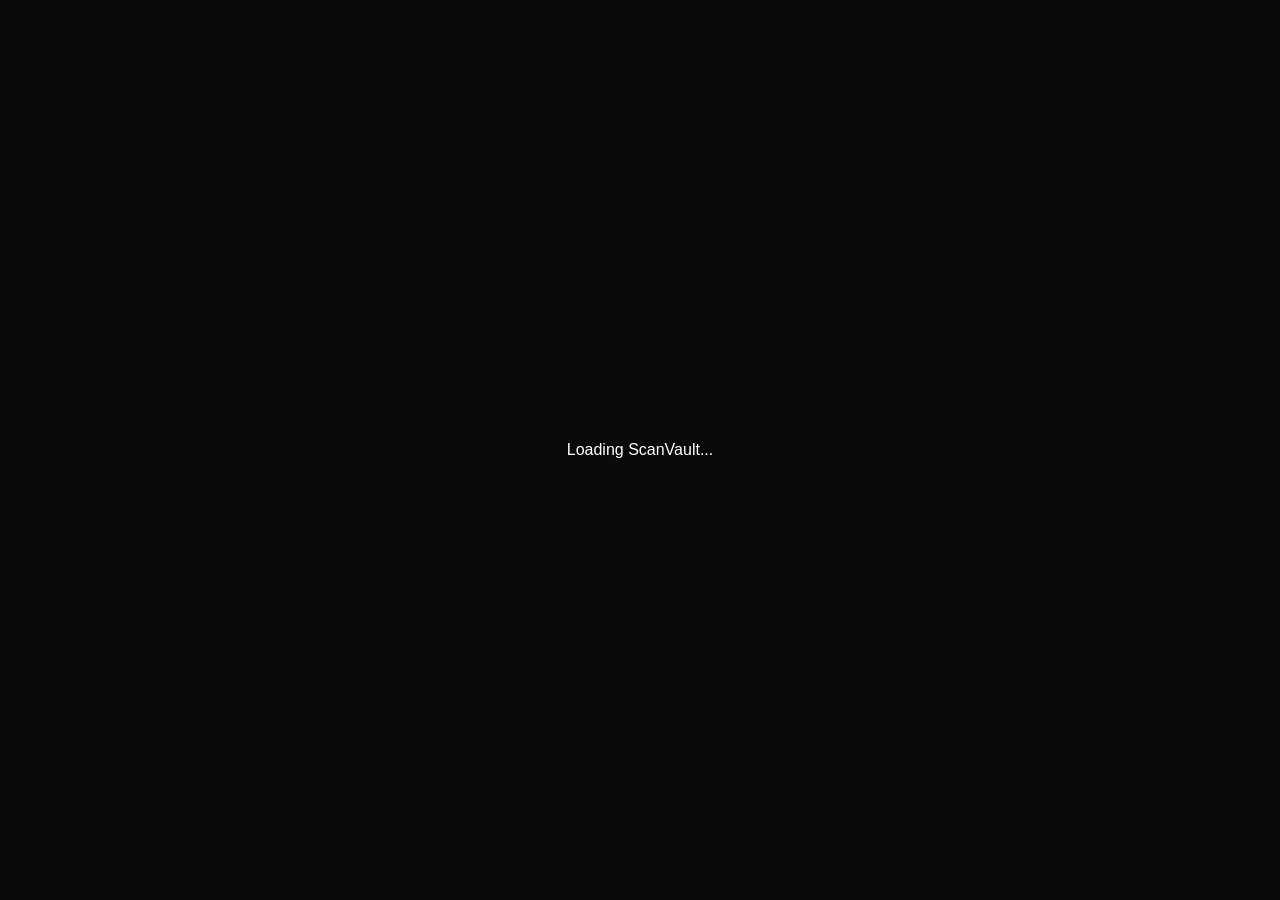
==== index.html @ 5b55785c "Add ScanVault offline preview" ====
<!doctype html>
<html lang="en">
<head><meta charset="UTF-8"><title>ScanVault Loading...</title><style>body{font-family:sans-serif;display:flex;align-items:center;justify-content:center;height:100vh;margin:0;background:#0a0a0a;color:#fff;}</style></head>
<body><div>Loading ScanVault...</div></body>
</html>
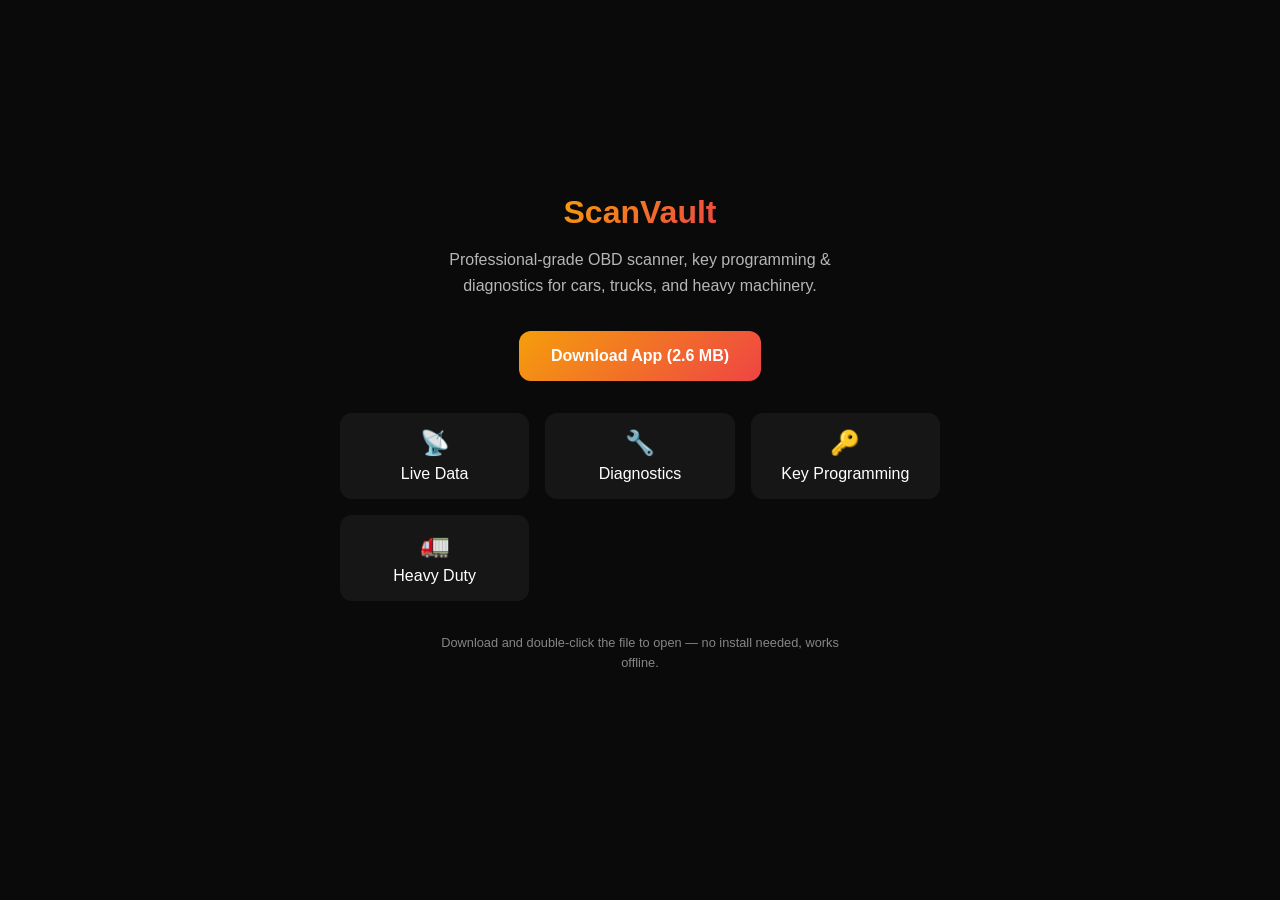
==== commit 2e38c601: "Update with full ScanVault app" ====
--- a/index.html
+++ b/index.html
@@ -1,5 +1,31 @@
-<!doctype html>
+<!DOCTYPE html>
 <html lang="en">
-<head><meta charset="UTF-8"><title>ScanVault Loading...</title><style>body{font-family:sans-serif;display:flex;align-items:center;justify-content:center;height:100vh;margin:0;background:#0a0a0a;color:#fff;}</style></head>
-<body><div>Loading ScanVault...</div></body>
+<head>
+<meta charset="UTF-8">
+<meta name="viewport" content="width=device-width, initial-scale=1.0">
+<title>ScanVault Preview</title>
+<style>
+*{margin:0;padding:0;box-sizing:border-box}
+body{font-family:-apple-system,BlinkMacSystemFont,'Segoe UI',Roboto,sans-serif;background:#0a0a0a;color:#fff;min-height:100vh;display:flex;flex-direction:column;align-items:center;justify-content:center;padding:20px;text-align:center}
+h1{font-size:2rem;margin-bottom:1rem;background:linear-gradient(135deg,#f59e0b,#ef4444);-webkit-background-clip:text;-webkit-text-fill-color:transparent}
+p{opacity:.7;max-width:400px;line-height:1.6;margin-bottom:2rem}
+.btn{background:linear-gradient(135deg,#f59e0b,#ef4444);color:#fff;border:none;padding:16px 32px;border-radius:12px;font-size:1rem;font-weight:600;cursor:pointer;text-decoration:none;display:inline-block}
+.btn:hover{opacity:.9}
+.features{display:grid;grid-template-columns:repeat(auto-fit,minmax(150px,1fr));gap:16px;max-width:600px;width:100%;margin-top:2rem}
+.feature{background:rgba(255,255,255,.05);padding:16px;border-radius:12px}
+.feature-icon{font-size:1.5rem;margin-bottom:.5rem}
+</style>
+</head>
+<body>
+<h1>ScanVault</h1>
+<p>Professional-grade OBD scanner, key programming & diagnostics for cars, trucks, and heavy machinery.</p>
+<a href="https://github.com/nathanbennett208123-dotcom/scanvault-preview/releases/download/v1.0/ScanVault-offline.html" class="btn">Download App (2.6 MB)</a>
+<div class="features">
+<div class="feature"><div class="feature-icon">📡</div><div>Live Data</div></div>
+<div class="feature"><div class="feature-icon">🔧</div><div>Diagnostics</div></div>
+<div class="feature"><div class="feature-icon">🔑</div><div>Key Programming</div></div>
+<div class="feature"><div class="feature-icon">🚛</div><div>Heavy Duty</div></div>
+</div>
+<p style="margin-top:2rem;font-size:.8rem;opacity:.5">Download and double-click the file to open — no install needed, works offline.</p>
+</body>
 </html>
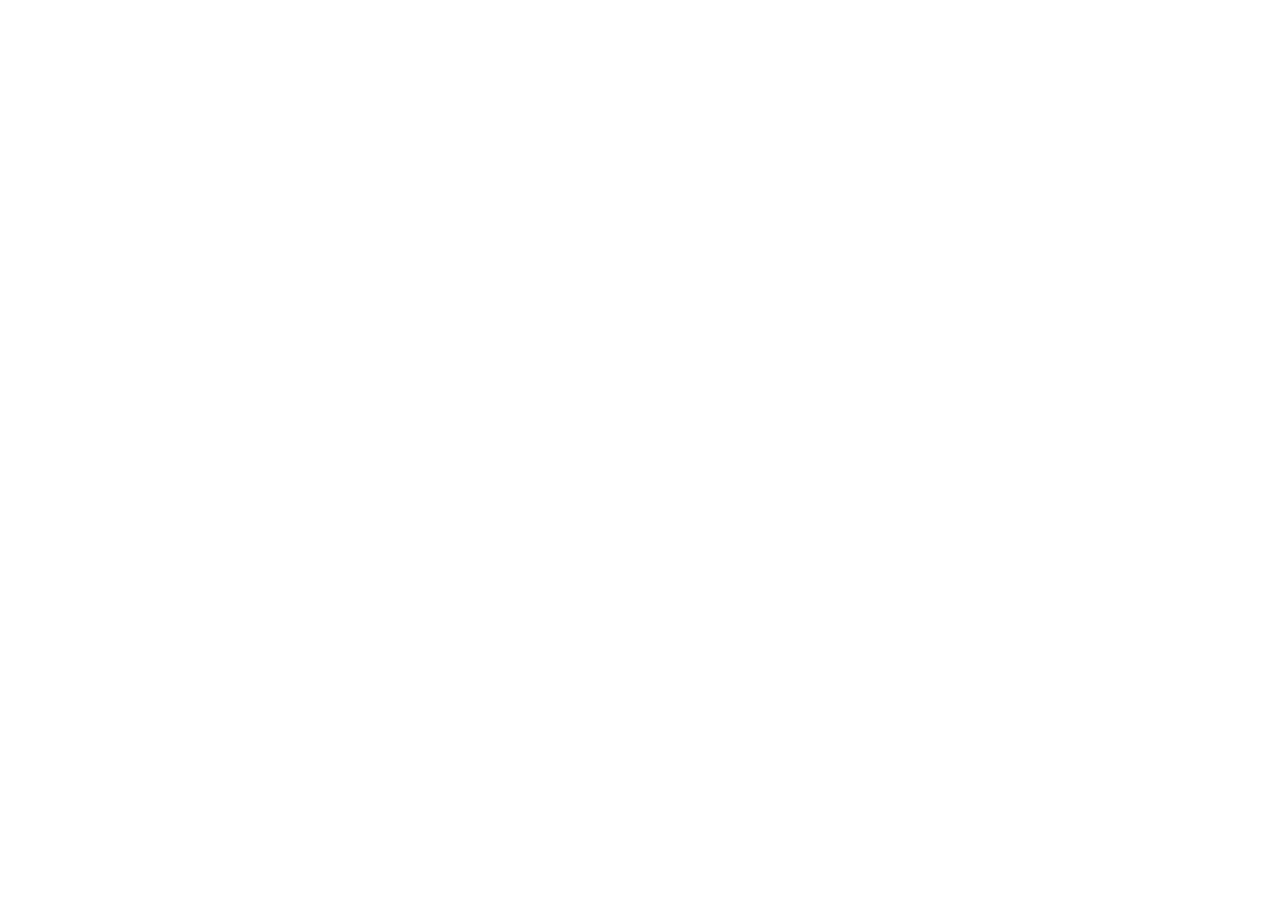
==== commit 1ab6352c: "Update with production build" ====
--- a/index.html
+++ b/index.html
@@ -1,31 +1,14 @@
-<!DOCTYPE html>
+<!doctype html>
 <html lang="en">
-<head>
-<meta charset="UTF-8">
-<meta name="viewport" content="width=device-width, initial-scale=1.0">
-<title>ScanVault Preview</title>
-<style>
-*{margin:0;padding:0;box-sizing:border-box}
-body{font-family:-apple-system,BlinkMacSystemFont,'Segoe UI',Roboto,sans-serif;background:#0a0a0a;color:#fff;min-height:100vh;display:flex;flex-direction:column;align-items:center;justify-content:center;padding:20px;text-align:center}
-h1{font-size:2rem;margin-bottom:1rem;background:linear-gradient(135deg,#f59e0b,#ef4444);-webkit-background-clip:text;-webkit-text-fill-color:transparent}
-p{opacity:.7;max-width:400px;line-height:1.6;margin-bottom:2rem}
-.btn{background:linear-gradient(135deg,#f59e0b,#ef4444);color:#fff;border:none;padding:16px 32px;border-radius:12px;font-size:1rem;font-weight:600;cursor:pointer;text-decoration:none;display:inline-block}
-.btn:hover{opacity:.9}
-.features{display:grid;grid-template-columns:repeat(auto-fit,minmax(150px,1fr));gap:16px;max-width:600px;width:100%;margin-top:2rem}
-.feature{background:rgba(255,255,255,.05);padding:16px;border-radius:12px}
-.feature-icon{font-size:1.5rem;margin-bottom:.5rem}
-</style>
-</head>
-<body>
-<h1>ScanVault</h1>
-<p>Professional-grade OBD scanner, key programming & diagnostics for cars, trucks, and heavy machinery.</p>
-<a href="https://github.com/nathanbennett208123-dotcom/scanvault-preview/releases/download/v1.0/ScanVault-offline.html" class="btn">Download App (2.6 MB)</a>
-<div class="features">
-<div class="feature"><div class="feature-icon">📡</div><div>Live Data</div></div>
-<div class="feature"><div class="feature-icon">🔧</div><div>Diagnostics</div></div>
-<div class="feature"><div class="feature-icon">🔑</div><div>Key Programming</div></div>
-<div class="feature"><div class="feature-icon">🚛</div><div>Heavy Duty</div></div>
-</div>
-<p style="margin-top:2rem;font-size:.8rem;opacity:.5">Download and double-click the file to open — no install needed, works offline.</p>
-</body>
+  <head>
+    <meta charset="UTF-8" />
+    <link rel="icon" type="image/svg+xml" href="/vite.svg" />
+    <meta name="viewport" content="width=device-width, initial-scale=1.0" />
+    <title>ScanVault</title>
+    <script type="module" crossorigin src="/assets/index-Du48nmnC.js"></script>
+    <link rel="stylesheet" crossorigin href="/assets/index-B6pzzOkG.css">
+  </head>
+  <body>
+    <div id="root"></div>
+  </body>
 </html>
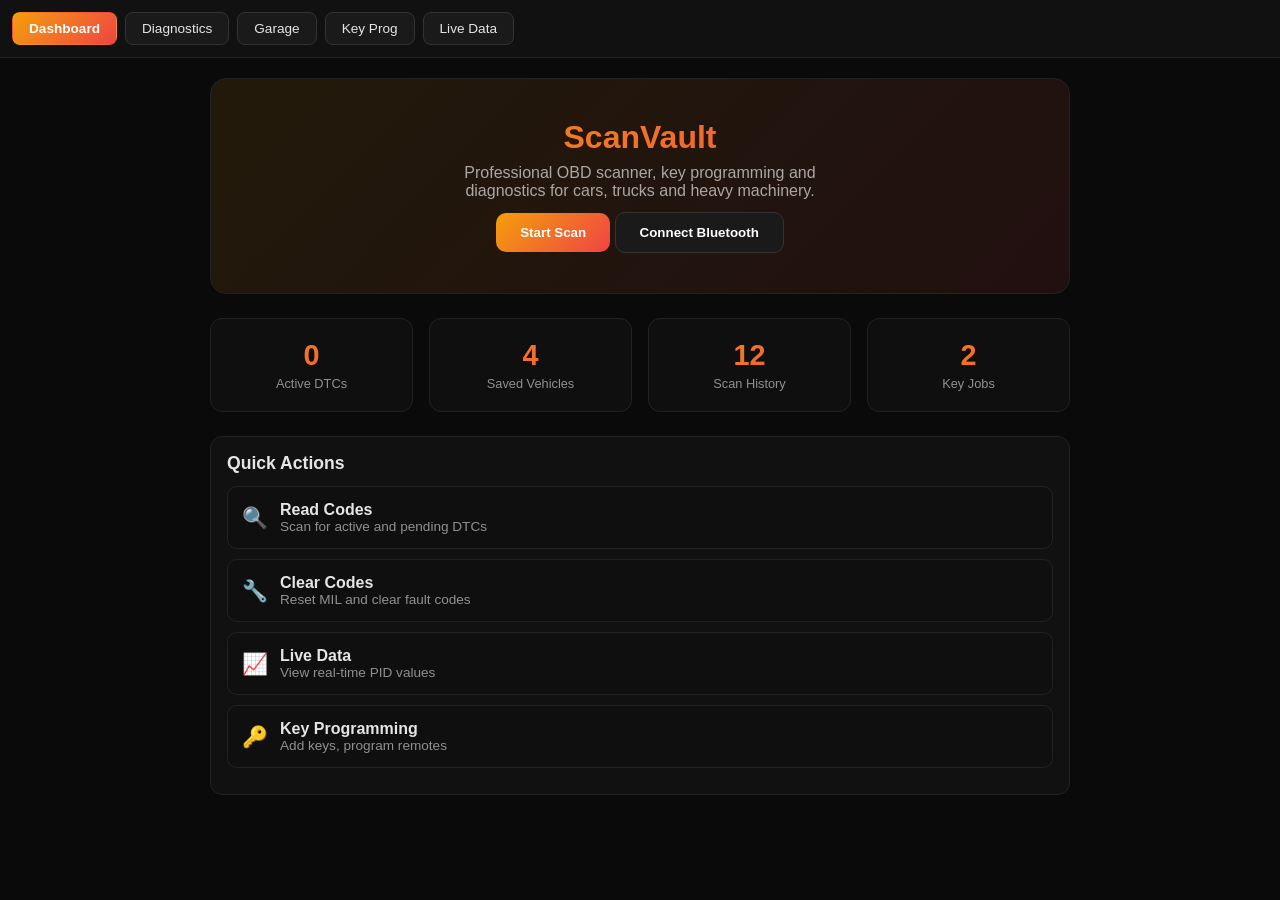
==== commit 17776e8a: "Add ScanVault preview UI" ====
--- a/index.html
+++ b/index.html
@@ -1,14 +1,138 @@
-<!doctype html>
+<!DOCTYPE html>
 <html lang="en">
-  <head>
-    <meta charset="UTF-8" />
-    <link rel="icon" type="image/svg+xml" href="/vite.svg" />
-    <meta name="viewport" content="width=device-width, initial-scale=1.0" />
-    <title>ScanVault</title>
-    <script type="module" crossorigin src="/assets/index-Du48nmnC.js"></script>
-    <link rel="stylesheet" crossorigin href="/assets/index-B6pzzOkG.css">
-  </head>
-  <body>
-    <div id="root"></div>
-  </body>
+<head>
+<meta charset="UTF-8">
+<meta name="viewport" content="width=device-width, initial-scale=1.0">
+<title>ScanVault Preview</title>
+<style>
+*{margin:0;padding:0;box-sizing:border-box;font-family:-apple-system,BlinkMacSystemFont,'Segoe UI',Roboto,sans-serif}
+body{background:#0a0a0a;color:#e5e5e5;min-height:100vh}
+.nav{display:flex;gap:8px;padding:12px;background:#111;border-bottom:1px solid #222;overflow-x:auto}
+.nav button{background:#1a1a1a;border:1px solid #333;color:#e5e5e5;padding:8px 16px;border-radius:8px;cursor:pointer;white-space:nowrap;font-size:.85rem}
+.nav button.active{background:linear-gradient(135deg,#f59e0b,#ef4444);border-color:transparent;color:#fff;font-weight:600}
+.content{padding:20px;max-width:900px;margin:0 auto}
+.hero{text-align:center;padding:40px 20px;background:linear-gradient(135deg,rgba(245,158,11,.1),rgba(239,68,68,.1));border-radius:16px;margin-bottom:24px;border:1px solid #222}
+.hero h1{font-size:2rem;background:linear-gradient(135deg,#f59e0b,#ef4444);-webkit-background-clip:text;-webkit-text-fill-color:transparent;margin-bottom:8px}
+.hero p{opacity:.7;max-width:400px;margin:0 auto}
+.card{background:#111;border:1px solid #222;border-radius:12px;padding:16px;margin-bottom:16px}
+.card h3{margin-bottom:12px;font-size:1.1rem}
+.grid{display:grid;grid-template-columns:repeat(auto-fit,minmax(200px,1fr));gap:16px}
+.stat{text-align:center;padding:20px;background:#0f0f0f;border-radius:12px;border:1px solid #222}
+.stat-value{font-size:1.8rem;font-weight:700;background:linear-gradient(135deg,#f59e0b,#ef4444);-webkit-background-clip:text;-webkit-text-fill-color:transparent}
+.stat-label{font-size:.8rem;opacity:.6;margin-top:4px}
+.btn{display:inline-block;background:linear-gradient(135deg,#f59e0b,#ef4444);color:#fff;border:none;padding:12px 24px;border-radius:10px;cursor:pointer;font-weight:600;text-decoration:none;margin-top:12px}
+.btn-secondary{background:#1a1a1a;border:1px solid #333}
+.vehicle{display:flex;align-items:center;gap:16px;padding:16px;background:#0f0f0f;border-radius:12px;border:1px solid #222;margin-bottom:12px}
+.vehicle-icon{width:48px;height:48px;background:linear-gradient(135deg,#f59e0b,#ef4444);border-radius:12px;display:flex;align-items:center;justify-content:center;font-size:1.5rem}
+.vehicle-info{flex:1}
+.vehicle-info h4{margin-bottom:4px}
+.vehicle-info span{font-size:.85rem;opacity:.6}
+.tag{display:inline-block;padding:4px 10px;border-radius:20px;font-size:.75rem;font-weight:600;background:#1a1a1a;border:1px solid #333;margin-right:6px}
+.tag.active{background:rgba(245,158,11,.15);border-color:rgba(245,158,11,.3);color:#f59e0b}
+.feature{display:flex;align-items:center;gap:12px;padding:14px;background:#0f0f0f;border-radius:10px;border:1px solid #222;margin-bottom:10px}
+.feature-icon{font-size:1.3rem}
+.scan-item{display:flex;justify-content:space-between;align-items:center;padding:12px;background:#0f0f0f;border-radius:10px;border:1px solid #222;margin-bottom:8px}
+.page{display:none}
+.page.active{display:block}
+</style>
+</head>
+<body>
+<nav class="nav">
+  <button class="active" onclick="showPage('dashboard',this)">Dashboard</button>
+  <button onclick="showPage('diagnostics',this)">Diagnostics</button>
+  <button onclick="showPage('garage',this)">Garage</button>
+  <button onclick="showPage('keys',this)">Key Prog</button>
+  <button onclick="showPage('live',this)">Live Data</button>
+</nav>
+<div class="content">
+  <div id="dashboard" class="page active">
+    <div class="hero">
+      <h1>ScanVault</h1>
+      <p>Professional OBD scanner, key programming and diagnostics for cars, trucks and heavy machinery.</p>
+      <button class="btn" onclick="alert('Bluetooth scan started!')">Start Scan</button>
+      <button class="btn btn-secondary" onclick="alert('Searching for OBD devices...')">Connect Bluetooth</button>
+    </div>
+    <div class="grid">
+      <div class="stat"><div class="stat-value">0</div><div class="stat-label">Active DTCs</div></div>
+      <div class="stat"><div class="stat-value">4</div><div class="stat-label">Saved Vehicles</div></div>
+      <div class="stat"><div class="stat-value">12</div><div class="stat-label">Scan History</div></div>
+      <div class="stat"><div class="stat-value">2</div><div class="stat-label">Key Jobs</div></div>
+    </div>
+    <div class="card" style="margin-top:24px">
+      <h3>Quick Actions</h3>
+      <div class="feature"><span class="feature-icon">&#128269;</span><div><div style="font-weight:600">Read Codes</div><div style="font-size:.85rem;opacity:.6">Scan for active and pending DTCs</div></div></div>
+      <div class="feature"><span class="feature-icon">&#128295;</span><div><div style="font-weight:600">Clear Codes</div><div style="font-size:.85rem;opacity:.6">Reset MIL and clear fault codes</div></div></div>
+      <div class="feature"><span class="feature-icon">&#128200;</span><div><div style="font-weight:600">Live Data</div><div style="font-size:.85rem;opacity:.6">View real-time PID values</div></div></div>
+      <div class="feature"><span class="feature-icon">&#128273;</span><div><div style="font-weight:600">Key Programming</div><div style="font-size:.85rem;opacity:.6">Add keys, program remotes</div></div></div>
+    </div>
+  </div>
+  <div id="diagnostics" class="page">
+    <div class="hero"><h1>Diagnostics</h1><p>Read and clear fault codes across all modules</p></div>
+    <div class="card">
+      <h3>Active Codes - 0 Found</h3>
+      <p style="opacity:.6;margin-top:8px">No active DTCs detected. Vehicle systems operating normally.</p>
+    </div>
+    <div class="card">
+      <h3>Recent Scans</h3>
+      <div class="scan-item"><span>2026 Jeep Wrangler</span><span style="font-size:.85rem;opacity:.6">No codes</span></div>
+      <div class="scan-item"><span>2019 Ford F-250</span><span style="font-size:.85rem;opacity:.6">2 codes cleared</span></div>
+      <div class="scan-item"><span>2021 Toyota Hilux</span><span style="font-size:.85rem;opacity:.6">No codes</span></div>
+    </div>
+  </div>
+  <div id="garage" class="page">
+    <div class="hero"><h1>My Garage</h1><p>Manage your vehicles and service history</p></div>
+    <div class="vehicle">
+      <div class="vehicle-icon">&#127937;</div>
+      <div class="vehicle-info"><h4>2026 Jeep Wrangler</h4><span>VIN: 1C4HJXDG2LW123456 | 12,450 km</span></div>
+      <span class="tag active">Active</span>
+    </div>
+    <div class="vehicle">
+      <div class="vehicle-icon">&#128658;</div>
+      <div class="vehicle-info"><h4>2019 Ford F-250 Super Duty</h4><span>VIN: 1FT7W2BT5KED12345 | 87,200 km</span></div>
+      <span class="tag">Diesel</span>
+    </div>
+    <div class="vehicle">
+      <div class="vehicle-icon">&#128666;</div>
+      <div class="vehicle-info"><h4>2021 Toyota Hilux</h4><span>VIN: MR0HA3CD900123456 | 45,800 km</span></div>
+      <span class="tag">4WD</span>
+    </div>
+    <div class="vehicle">
+      <div class="vehicle-icon">&#128690;</div>
+      <div class="vehicle-info"><h4>2015 Caterpillar 259D</h4><span>SN: CAT0259DCH5T12345 | 2,100 hrs</span></div>
+      <span class="tag">Heavy</span>
+    </div>
+  </div>
+  <div id="keys" class="page">
+    <div class="hero"><h1>Key Programming</h1><p>Locksmith-grade key and remote programming</p></div>
+    <div class="card">
+      <h3>Supported Functions</h3>
+      <div class="feature"><span class="feature-icon">&#128273;</span><div><div style="font-weight:600">Add Spare Key</div><div style="font-size:.85rem;opacity:.6">Program additional keys when you have one working key</div></div></div>
+      <div class="feature"><span class="feature-icon">&#128274;</span><div><div style="font-weight:600">All Keys Lost</div><div style="font-size:.85rem;opacity:.6">Full immobilizer reset and key learning</div></div></div>
+      <div class="feature"><span class="feature-icon">&#128260;</span><div><div style="font-weight:600">Remote Programming</div><div style="font-size:.85rem;opacity:.6">Pair keyless entry remotes and fobs</div></div></div>
+    </div>
+  </div>
+  <div id="live" class="page">
+    <div class="hero"><h1>Live Data</h1><p>Real-time PID monitoring</p></div>
+    <div class="grid">
+      <div class="stat"><div class="stat-value">--</div><div class="stat-label">Engine RPM</div></div>
+      <div class="stat"><div class="stat-value">--</div><div class="stat-label">Coolant Temp</div></div>
+      <div class="stat"><div class="stat-value">--</div><div class="stat-label">Vehicle Speed</div></div>
+      <div class="stat"><div class="stat-value">--</div><div class="stat-label">Throttle %</div></div>
+    </div>
+    <div class="card" style="margin-top:24px">
+      <h3>PID List</h3>
+      <p style="opacity:.6">Connect to a vehicle to view live data streams.</p>
+      <button class="btn" onclick="alert('Searching for OBD devices...')">Connect Bluetooth</button>
+    </div>
+  </div>
+</div>
+<script>
+function showPage(id,btn){
+  document.querySelectorAll('.page').forEach(p=>p.classList.remove('active'));
+  document.getElementById(id).classList.add('active');
+  document.querySelectorAll('.nav button').forEach(b=>b.classList.remove('active'));
+  btn.classList.add('active');
+}
+</script>
+</body>
 </html>
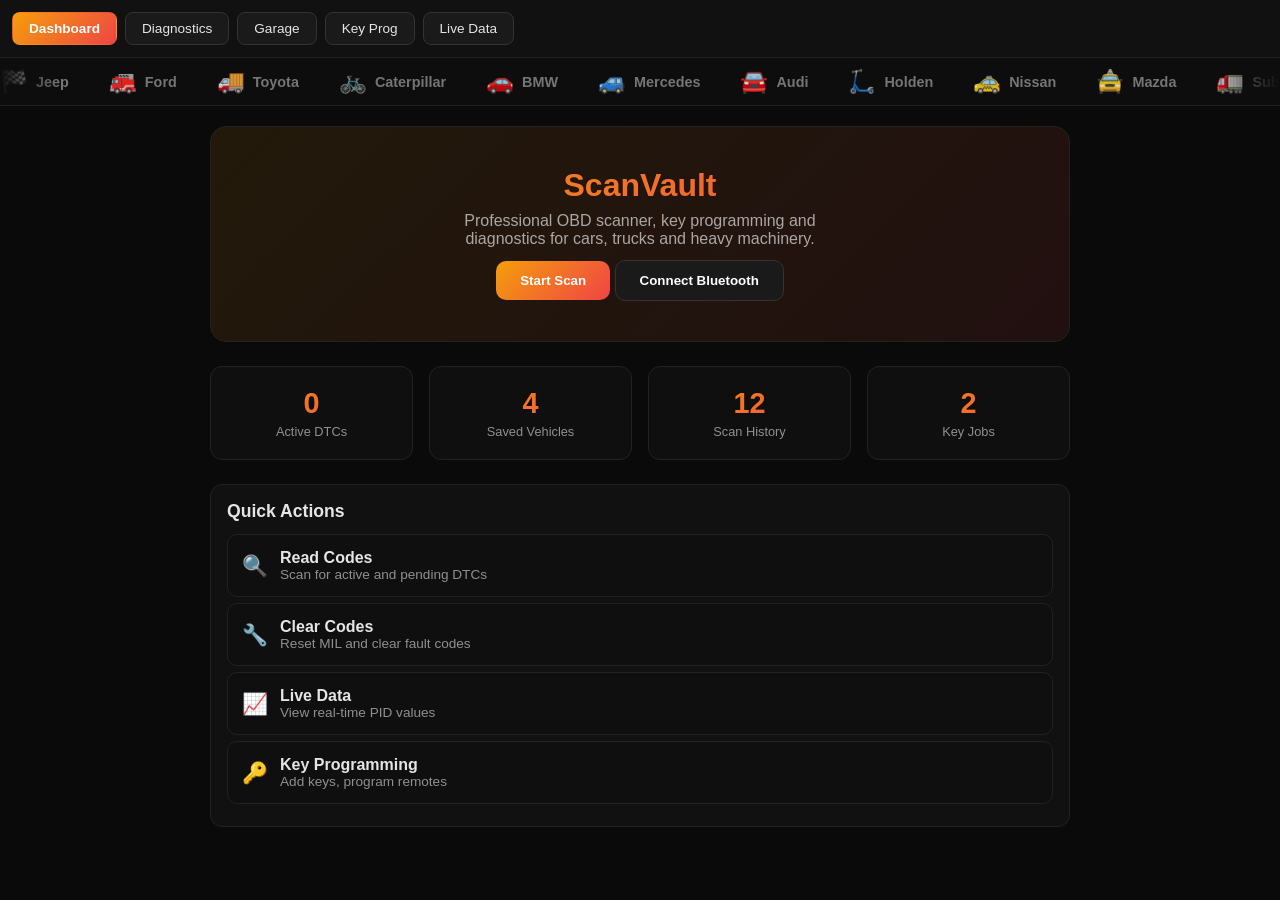
==== commit 05f09ec2: "Add brand marquee and hover image popups" ====
--- a/index.html
+++ b/index.html
@@ -10,6 +10,17 @@
 .nav{display:flex;gap:8px;padding:12px;background:#111;border-bottom:1px solid #222;overflow-x:auto}
 .nav button{background:#1a1a1a;border:1px solid #333;color:#e5e5e5;padding:8px 16px;border-radius:8px;cursor:pointer;white-space:nowrap;font-size:.85rem}
 .nav button.active{background:linear-gradient(135deg,#f59e0b,#ef4444);border-color:transparent;color:#fff;font-weight:600}
+
+/* Brand marquee */
+.marquee-wrap{overflow:hidden;background:#0d0d0d;border-bottom:1px solid #222;padding:10px 0;position:relative}
+.marquee-wrap::before,.marquee-wrap::after{content:'';position:absolute;top:0;width:60px;height:100%;z-index:2;pointer-events:none}
+.marquee-wrap::before{left:0;background:linear-gradient(90deg,#0d0d0d,transparent)}
+.marquee-wrap::after{right:0;background:linear-gradient(270deg,#0d0d0d,transparent)}
+.marquee-track{display:flex;gap:40px;width:max-content;animation:scrollMarquee 25s linear infinite}
+@keyframes scrollMarquee{0%{transform:translateX(0)}100%{transform:translateX(-50%)}}
+.marquee-item{display:flex;align-items:center;gap:8px;font-size:.9rem;font-weight:600;color:#888;white-space:nowrap;opacity:.85}
+.marquee-item span{font-size:1.4rem}
+
 .content{padding:20px;max-width:900px;margin:0 auto}
 .hero{text-align:center;padding:40px 20px;background:linear-gradient(135deg,rgba(245,158,11,.1),rgba(239,68,68,.1));border-radius:16px;margin-bottom:24px;border:1px solid #222}
 .hero h1{font-size:2rem;background:linear-gradient(135deg,#f59e0b,#ef4444);-webkit-background-clip:text;-webkit-text-fill-color:transparent;margin-bottom:8px}
@@ -22,6 +33,25 @@
 .stat-label{font-size:.8rem;opacity:.6;margin-top:4px}
 .btn{display:inline-block;background:linear-gradient(135deg,#f59e0b,#ef4444);color:#fff;border:none;padding:12px 24px;border-radius:10px;cursor:pointer;font-weight:600;text-decoration:none;margin-top:12px}
 .btn-secondary{background:#1a1a1a;border:1px solid #333}
+
+/* Feature boxes with hover popup + image */
+.feature-wrap{position:relative;margin-bottom:10px}
+.feature{display:flex;align-items:center;gap:12px;padding:14px;background:#0f0f0f;border-radius:10px;border:1px solid #222;cursor:pointer;transition:all .25s ease;position:relative;z-index:3}
+.feature:hover{background:#1a1a1a;border-color:#f59e0b;transform:translateY(-3px);box-shadow:0 8px 24px rgba(245,158,11,.15)}
+.feature-icon{font-size:1.3rem;transition:transform .25s ease}
+.feature:hover .feature-icon{transform:scale(1.2)}
+
+/* Tooltip popup */
+.feature-tooltip{position:absolute;bottom:calc(100% + 10px);left:50%;transform:translateX(-50%) scale(.9);background:#1a1a1a;border:1px solid #f59e0b;border-radius:10px;padding:10px 14px;font-size:.8rem;color:#e5e5e5;white-space:nowrap;opacity:0;pointer-events:none;transition:all .25s ease;z-index:5}
+.feature-tooltip::after{content:'';position:absolute;top:100%;left:50%;transform:translateX(-50%);border:6px solid transparent;border-top-color:#f59e0b}
+.feature-wrap:hover .feature-tooltip{opacity:1;transform:translateX(-50%) scale(1)}
+
+/* Hover image that appears underneath */
+.feature-image{height:0;overflow:hidden;transition:height .35s ease;border-radius:0 0 10px 10px;margin-top:-4px;position:relative;z-index:2}
+.feature-wrap:hover .feature-image{height:140px}
+.feature-image-inner{width:100%;height:100%;display:flex;align-items:center;justify-content:center;background:#0a0a0a;border:1px solid #222;border-top:none;border-radius:0 0 10px 10px}
+.feature-image-inner svg{width:90%;height:90%}
+
 .vehicle{display:flex;align-items:center;gap:16px;padding:16px;background:#0f0f0f;border-radius:12px;border:1px solid #222;margin-bottom:12px}
 .vehicle-icon{width:48px;height:48px;background:linear-gradient(135deg,#f59e0b,#ef4444);border-radius:12px;display:flex;align-items:center;justify-content:center;font-size:1.5rem}
 .vehicle-info{flex:1}
@@ -29,8 +59,6 @@
 .vehicle-info span{font-size:.85rem;opacity:.6}
 .tag{display:inline-block;padding:4px 10px;border-radius:20px;font-size:.75rem;font-weight:600;background:#1a1a1a;border:1px solid #333;margin-right:6px}
 .tag.active{background:rgba(245,158,11,.15);border-color:rgba(245,158,11,.3);color:#f59e0b}
-.feature{display:flex;align-items:center;gap:12px;padding:14px;background:#0f0f0f;border-radius:10px;border:1px solid #222;margin-bottom:10px}
-.feature-icon{font-size:1.3rem}
 .scan-item{display:flex;justify-content:space-between;align-items:center;padding:12px;background:#0f0f0f;border-radius:10px;border:1px solid #222;margin-bottom:8px}
 .page{display:none}
 .page.active{display:block}
@@ -44,6 +72,46 @@
   <button onclick="showPage('keys',this)">Key Prog</button>
   <button onclick="showPage('live',this)">Live Data</button>
 </nav>
+
+<!-- Scrolling brand marquee -->
+<div class="marquee-wrap">
+  <div class="marquee-track" id="marquee">
+    <div class="marquee-item"><span>&#127937;</span> Jeep</div>
+    <div class="marquee-item"><span>&#128658;</span> Ford</div>
+    <div class="marquee-item"><span>&#128666;</span> Toyota</div>
+    <div class="marquee-item"><span>&#128690;</span> Caterpillar</div>
+    <div class="marquee-item"><span>&#128663;</span> BMW</div>
+    <div class="marquee-item"><span>&#128665;</span> Mercedes</div>
+    <div class="marquee-item"><span>&#128664;</span> Audi</div>
+    <div class="marquee-item"><span>&#128756;</span> Holden</div>
+    <div class="marquee-item"><span>&#128661;</span> Nissan</div>
+    <div class="marquee-item"><span>&#128662;</span> Mazda</div>
+    <div class="marquee-item"><span>&#128667;</span> Subaru</div>
+    <div class="marquee-item"><span>&#128668;</span> Mitsubishi</div>
+    <div class="marquee-item"><span>&#128669;</span> Isuzu</div>
+    <div class="marquee-item"><span>&#128670;</span> Hino</div>
+    <div class="marquee-item"><span>&#128671;</span> Kenworth</div>
+    <div class="marquee-item"><span>&#128672;</span> Mack</div>
+    <!-- Duplicate for seamless loop -->
+    <div class="marquee-item"><span>&#127937;</span> Jeep</div>
+    <div class="marquee-item"><span>&#128658;</span> Ford</div>
+    <div class="marquee-item"><span>&#128666;</span> Toyota</div>
+    <div class="marquee-item"><span>&#128690;</span> Caterpillar</div>
+    <div class="marquee-item"><span>&#128663;</span> BMW</div>
+    <div class="marquee-item"><span>&#128665;</span> Mercedes</div>
+    <div class="marquee-item"><span>&#128664;</span> Audi</div>
+    <div class="marquee-item"><span>&#128756;</span> Holden</div>
+    <div class="marquee-item"><span>&#128661;</span> Nissan</div>
+    <div class="marquee-item"><span>&#128662;</span> Mazda</div>
+    <div class="marquee-item"><span>&#128667;</span> Subaru</div>
+    <div class="marquee-item"><span>&#128668;</span> Mitsubishi</div>
+    <div class="marquee-item"><span>&#128669;</span> Isuzu</div>
+    <div class="marquee-item"><span>&#128670;</span> Hino</div>
+    <div class="marquee-item"><span>&#128671;</span> Kenworth</div>
+    <div class="marquee-item"><span>&#128672;</span> Mack</div>
+  </div>
+</div>
+
 <div class="content">
   <div id="dashboard" class="page active">
     <div class="hero">
@@ -60,12 +128,50 @@
     </div>
     <div class="card" style="margin-top:24px">
       <h3>Quick Actions</h3>
-      <div class="feature"><span class="feature-icon">&#128269;</span><div><div style="font-weight:600">Read Codes</div><div style="font-size:.85rem;opacity:.6">Scan for active and pending DTCs</div></div></div>
-      <div class="feature"><span class="feature-icon">&#128295;</span><div><div style="font-weight:600">Clear Codes</div><div style="font-size:.85rem;opacity:.6">Reset MIL and clear fault codes</div></div></div>
-      <div class="feature"><span class="feature-icon">&#128200;</span><div><div style="font-weight:600">Live Data</div><div style="font-size:.85rem;opacity:.6">View real-time PID values</div></div></div>
-      <div class="feature"><span class="feature-icon">&#128273;</span><div><div style="font-weight:600">Key Programming</div><div style="font-size:.85rem;opacity:.6">Add keys, program remotes</div></div></div>
-    </div>
-  </div>
+
+      <div class="feature-wrap">
+        <div class="feature-tooltip">Scan all control modules for stored &amp; pending faults</div>
+        <div class="feature"><span class="feature-icon">&#128269;</span><div><div style="font-weight:600">Read Codes</div><div style="font-size:.85rem;opacity:.6">Scan for active and pending DTCs</div></div></div>
+        <div class="feature-image">
+          <div class="feature-image-inner">
+            <svg viewBox="0 0 200 100" fill="none"><rect x="20" y="30" width="160" height="50" rx="8" fill="#1a1a1a" stroke="#f59e0b" stroke-width="2"/><text x="100" y="55" text-anchor="middle" fill="#f59e0b" font-size="10" font-family="monospace">P0XXX CODES</text><text x="100" y="70" text-anchor="middle" fill="#888" font-size="7">P0301 P0420 P0171</text><circle cx="35" cy="45" r="4" fill="#ef4444"/><circle cx="48" cy="45" r="4" fill="#f59e0b"/><circle cx="61" cy="45" r="4" fill="#22c55e"/></svg>
+          </div>
+        </div>
+      </div>
+
+      <div class="feature-wrap">
+        <div class="feature-tooltip">Reset check-engine light and clear all fault codes</div>
+        <div class="feature"><span class="feature-icon">&#128295;</span><div><div style="font-weight:600">Clear Codes</div><div style="font-size:.85rem;opacity:.6">Reset MIL and clear fault codes</div></div></div>
+        <div class="feature-image">
+          <div class="feature-image-inner">
+            <svg viewBox="0 0 200 100" fill="none"><rect x="60" y="25" width="80" height="50" rx="25" fill="#1a1a1a" stroke="#22c55e" stroke-width="2"/><text x="100" y="55" text-anchor="middle" fill="#22c55e" font-size="14" font-weight="bold">MIL OFF</text><path d="M85 45 L95 55 L115 35" stroke="#22c55e" stroke-width="3" fill="none" stroke-linecap="round"/></svg>
+          </div>
+        </div>
+      </div>
+
+      <div class="feature-wrap">
+        <div class="feature-tooltip">View real-time sensor data: RPM, temp, speed, O2 &amp; more</div>
+        <div class="feature"><span class="feature-icon">&#128200;</span><div><div style="font-weight:600">Live Data</div><div style="font-size:.85rem;opacity:.6">View real-time PID values</div></div></div>
+        <div class="feature-image">
+          <div class="feature-image-inner">
+            <svg viewBox="0 0 200 100" fill="none"><rect x="10" y="20" width="180" height="60" rx="6" fill="#0f0f0f" stroke="#222"/><polyline points="20,70 50,55 80,60 110,40 140,50 170,35 190,45" stroke="#f59e0b" stroke-width="2" fill="none" stroke-linecap="round" stroke-linejoin="round"/><circle cx="50" cy="55" r="3" fill="#f59e0b"/><circle cx="110" cy="40" r="3" fill="#f59e0b"/><circle cx="170" cy="35" r="3" fill="#f59e0b"/><text x="100" y="88" text-anchor="middle" fill="#888" font-size="8">RPM / Coolant / Throttle</text></svg>
+          </div>
+        </div>
+      </div>
+
+      <div class="feature-wrap">
+        <div class="feature-tooltip">Add keys, all-keys-lost, remote pairing &amp; immobilizer</div>
+        <div class="feature"><span class="feature-icon">&#128273;</span><div><div style="font-weight:600">Key Programming</div><div style="font-size:.85rem;opacity:.6">Add keys, program remotes</div></div></div>
+        <div class="feature-image">
+          <div class="feature-image-inner">
+            <svg viewBox="0 0 200 100" fill="none"><rect x="70" y="35" width="60" height="30" rx="4" fill="#1a1a1a" stroke="#f59e0b" stroke-width="2"/><circle cx="85" cy="50" r="6" fill="#f59e0b"/><rect x="95" y="47" width="25" height="6" rx="2" fill="#333"/><rect x="105" y="44" width="6" height="3" rx="1" fill="#f59e0b"/><rect x="115" y="44" width="6" height="3" rx="1" fill="#f59e0b"/><text x="100" y="82" text-anchor="middle" fill="#888" font-size="8">IMMO / REMOTE / FOBIK</text></svg>
+          </div>
+        </div>
+      </div>
+
+    </div>
+  </div>
+
   <div id="diagnostics" class="page">
     <div class="hero"><h1>Diagnostics</h1><p>Read and clear fault codes across all modules</p></div>
     <div class="card">
@@ -79,6 +185,7 @@
       <div class="scan-item"><span>2021 Toyota Hilux</span><span style="font-size:.85rem;opacity:.6">No codes</span></div>
     </div>
   </div>
+
   <div id="garage" class="page">
     <div class="hero"><h1>My Garage</h1><p>Manage your vehicles and service history</p></div>
     <div class="vehicle">
@@ -102,6 +209,7 @@
       <span class="tag">Heavy</span>
     </div>
   </div>
+
   <div id="keys" class="page">
     <div class="hero"><h1>Key Programming</h1><p>Locksmith-grade key and remote programming</p></div>
     <div class="card">
@@ -111,6 +219,7 @@
       <div class="feature"><span class="feature-icon">&#128260;</span><div><div style="font-weight:600">Remote Programming</div><div style="font-size:.85rem;opacity:.6">Pair keyless entry remotes and fobs</div></div></div>
     </div>
   </div>
+
   <div id="live" class="page">
     <div class="hero"><h1>Live Data</h1><p>Real-time PID monitoring</p></div>
     <div class="grid">
@@ -126,6 +235,7 @@
     </div>
   </div>
 </div>
+
 <script>
 function showPage(id,btn){
   document.querySelectorAll('.page').forEach(p=>p.classList.remove('active'));
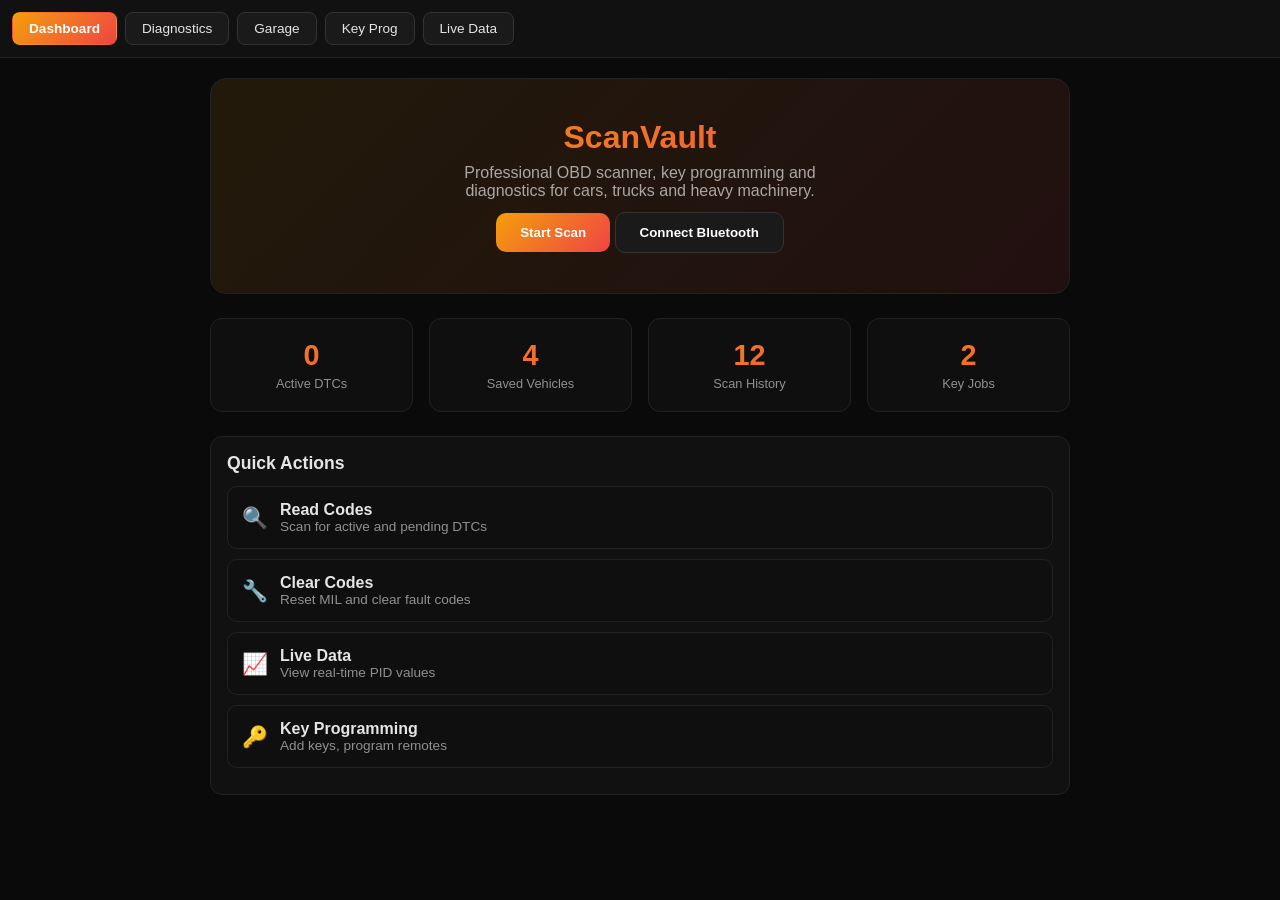
==== commit f2c8f1c7: "Revert to original style" ====
--- a/index.html
+++ b/index.html
@@ -10,17 +10,6 @@
 .nav{display:flex;gap:8px;padding:12px;background:#111;border-bottom:1px solid #222;overflow-x:auto}
 .nav button{background:#1a1a1a;border:1px solid #333;color:#e5e5e5;padding:8px 16px;border-radius:8px;cursor:pointer;white-space:nowrap;font-size:.85rem}
 .nav button.active{background:linear-gradient(135deg,#f59e0b,#ef4444);border-color:transparent;color:#fff;font-weight:600}
-
-/* Brand marquee */
-.marquee-wrap{overflow:hidden;background:#0d0d0d;border-bottom:1px solid #222;padding:10px 0;position:relative}
-.marquee-wrap::before,.marquee-wrap::after{content:'';position:absolute;top:0;width:60px;height:100%;z-index:2;pointer-events:none}
-.marquee-wrap::before{left:0;background:linear-gradient(90deg,#0d0d0d,transparent)}
-.marquee-wrap::after{right:0;background:linear-gradient(270deg,#0d0d0d,transparent)}
-.marquee-track{display:flex;gap:40px;width:max-content;animation:scrollMarquee 25s linear infinite}
-@keyframes scrollMarquee{0%{transform:translateX(0)}100%{transform:translateX(-50%)}}
-.marquee-item{display:flex;align-items:center;gap:8px;font-size:.9rem;font-weight:600;color:#888;white-space:nowrap;opacity:.85}
-.marquee-item span{font-size:1.4rem}
-
 .content{padding:20px;max-width:900px;margin:0 auto}
 .hero{text-align:center;padding:40px 20px;background:linear-gradient(135deg,rgba(245,158,11,.1),rgba(239,68,68,.1));border-radius:16px;margin-bottom:24px;border:1px solid #222}
 .hero h1{font-size:2rem;background:linear-gradient(135deg,#f59e0b,#ef4444);-webkit-background-clip:text;-webkit-text-fill-color:transparent;margin-bottom:8px}
@@ -33,25 +22,6 @@
 .stat-label{font-size:.8rem;opacity:.6;margin-top:4px}
 .btn{display:inline-block;background:linear-gradient(135deg,#f59e0b,#ef4444);color:#fff;border:none;padding:12px 24px;border-radius:10px;cursor:pointer;font-weight:600;text-decoration:none;margin-top:12px}
 .btn-secondary{background:#1a1a1a;border:1px solid #333}
-
-/* Feature boxes with hover popup + image */
-.feature-wrap{position:relative;margin-bottom:10px}
-.feature{display:flex;align-items:center;gap:12px;padding:14px;background:#0f0f0f;border-radius:10px;border:1px solid #222;cursor:pointer;transition:all .25s ease;position:relative;z-index:3}
-.feature:hover{background:#1a1a1a;border-color:#f59e0b;transform:translateY(-3px);box-shadow:0 8px 24px rgba(245,158,11,.15)}
-.feature-icon{font-size:1.3rem;transition:transform .25s ease}
-.feature:hover .feature-icon{transform:scale(1.2)}
-
-/* Tooltip popup */
-.feature-tooltip{position:absolute;bottom:calc(100% + 10px);left:50%;transform:translateX(-50%) scale(.9);background:#1a1a1a;border:1px solid #f59e0b;border-radius:10px;padding:10px 14px;font-size:.8rem;color:#e5e5e5;white-space:nowrap;opacity:0;pointer-events:none;transition:all .25s ease;z-index:5}
-.feature-tooltip::after{content:'';position:absolute;top:100%;left:50%;transform:translateX(-50%);border:6px solid transparent;border-top-color:#f59e0b}
-.feature-wrap:hover .feature-tooltip{opacity:1;transform:translateX(-50%) scale(1)}
-
-/* Hover image that appears underneath */
-.feature-image{height:0;overflow:hidden;transition:height .35s ease;border-radius:0 0 10px 10px;margin-top:-4px;position:relative;z-index:2}
-.feature-wrap:hover .feature-image{height:140px}
-.feature-image-inner{width:100%;height:100%;display:flex;align-items:center;justify-content:center;background:#0a0a0a;border:1px solid #222;border-top:none;border-radius:0 0 10px 10px}
-.feature-image-inner svg{width:90%;height:90%}
-
 .vehicle{display:flex;align-items:center;gap:16px;padding:16px;background:#0f0f0f;border-radius:12px;border:1px solid #222;margin-bottom:12px}
 .vehicle-icon{width:48px;height:48px;background:linear-gradient(135deg,#f59e0b,#ef4444);border-radius:12px;display:flex;align-items:center;justify-content:center;font-size:1.5rem}
 .vehicle-info{flex:1}
@@ -59,6 +29,8 @@
 .vehicle-info span{font-size:.85rem;opacity:.6}
 .tag{display:inline-block;padding:4px 10px;border-radius:20px;font-size:.75rem;font-weight:600;background:#1a1a1a;border:1px solid #333;margin-right:6px}
 .tag.active{background:rgba(245,158,11,.15);border-color:rgba(245,158,11,.3);color:#f59e0b}
+.feature{display:flex;align-items:center;gap:12px;padding:14px;background:#0f0f0f;border-radius:10px;border:1px solid #222;margin-bottom:10px}
+.feature-icon{font-size:1.3rem}
 .scan-item{display:flex;justify-content:space-between;align-items:center;padding:12px;background:#0f0f0f;border-radius:10px;border:1px solid #222;margin-bottom:8px}
 .page{display:none}
 .page.active{display:block}
@@ -72,46 +44,6 @@
   <button onclick="showPage('keys',this)">Key Prog</button>
   <button onclick="showPage('live',this)">Live Data</button>
 </nav>
-
-<!-- Scrolling brand marquee -->
-<div class="marquee-wrap">
-  <div class="marquee-track" id="marquee">
-    <div class="marquee-item"><span>&#127937;</span> Jeep</div>
-    <div class="marquee-item"><span>&#128658;</span> Ford</div>
-    <div class="marquee-item"><span>&#128666;</span> Toyota</div>
-    <div class="marquee-item"><span>&#128690;</span> Caterpillar</div>
-    <div class="marquee-item"><span>&#128663;</span> BMW</div>
-    <div class="marquee-item"><span>&#128665;</span> Mercedes</div>
-    <div class="marquee-item"><span>&#128664;</span> Audi</div>
-    <div class="marquee-item"><span>&#128756;</span> Holden</div>
-    <div class="marquee-item"><span>&#128661;</span> Nissan</div>
-    <div class="marquee-item"><span>&#128662;</span> Mazda</div>
-    <div class="marquee-item"><span>&#128667;</span> Subaru</div>
-    <div class="marquee-item"><span>&#128668;</span> Mitsubishi</div>
-    <div class="marquee-item"><span>&#128669;</span> Isuzu</div>
-    <div class="marquee-item"><span>&#128670;</span> Hino</div>
-    <div class="marquee-item"><span>&#128671;</span> Kenworth</div>
-    <div class="marquee-item"><span>&#128672;</span> Mack</div>
-    <!-- Duplicate for seamless loop -->
-    <div class="marquee-item"><span>&#127937;</span> Jeep</div>
-    <div class="marquee-item"><span>&#128658;</span> Ford</div>
-    <div class="marquee-item"><span>&#128666;</span> Toyota</div>
-    <div class="marquee-item"><span>&#128690;</span> Caterpillar</div>
-    <div class="marquee-item"><span>&#128663;</span> BMW</div>
-    <div class="marquee-item"><span>&#128665;</span> Mercedes</div>
-    <div class="marquee-item"><span>&#128664;</span> Audi</div>
-    <div class="marquee-item"><span>&#128756;</span> Holden</div>
-    <div class="marquee-item"><span>&#128661;</span> Nissan</div>
-    <div class="marquee-item"><span>&#128662;</span> Mazda</div>
-    <div class="marquee-item"><span>&#128667;</span> Subaru</div>
-    <div class="marquee-item"><span>&#128668;</span> Mitsubishi</div>
-    <div class="marquee-item"><span>&#128669;</span> Isuzu</div>
-    <div class="marquee-item"><span>&#128670;</span> Hino</div>
-    <div class="marquee-item"><span>&#128671;</span> Kenworth</div>
-    <div class="marquee-item"><span>&#128672;</span> Mack</div>
-  </div>
-</div>
-
 <div class="content">
   <div id="dashboard" class="page active">
     <div class="hero">
@@ -128,50 +60,12 @@
     </div>
     <div class="card" style="margin-top:24px">
       <h3>Quick Actions</h3>
-
-      <div class="feature-wrap">
-        <div class="feature-tooltip">Scan all control modules for stored &amp; pending faults</div>
-        <div class="feature"><span class="feature-icon">&#128269;</span><div><div style="font-weight:600">Read Codes</div><div style="font-size:.85rem;opacity:.6">Scan for active and pending DTCs</div></div></div>
-        <div class="feature-image">
-          <div class="feature-image-inner">
-            <svg viewBox="0 0 200 100" fill="none"><rect x="20" y="30" width="160" height="50" rx="8" fill="#1a1a1a" stroke="#f59e0b" stroke-width="2"/><text x="100" y="55" text-anchor="middle" fill="#f59e0b" font-size="10" font-family="monospace">P0XXX CODES</text><text x="100" y="70" text-anchor="middle" fill="#888" font-size="7">P0301 P0420 P0171</text><circle cx="35" cy="45" r="4" fill="#ef4444"/><circle cx="48" cy="45" r="4" fill="#f59e0b"/><circle cx="61" cy="45" r="4" fill="#22c55e"/></svg>
-          </div>
-        </div>
-      </div>
-
-      <div class="feature-wrap">
-        <div class="feature-tooltip">Reset check-engine light and clear all fault codes</div>
-        <div class="feature"><span class="feature-icon">&#128295;</span><div><div style="font-weight:600">Clear Codes</div><div style="font-size:.85rem;opacity:.6">Reset MIL and clear fault codes</div></div></div>
-        <div class="feature-image">
-          <div class="feature-image-inner">
-            <svg viewBox="0 0 200 100" fill="none"><rect x="60" y="25" width="80" height="50" rx="25" fill="#1a1a1a" stroke="#22c55e" stroke-width="2"/><text x="100" y="55" text-anchor="middle" fill="#22c55e" font-size="14" font-weight="bold">MIL OFF</text><path d="M85 45 L95 55 L115 35" stroke="#22c55e" stroke-width="3" fill="none" stroke-linecap="round"/></svg>
-          </div>
-        </div>
-      </div>
-
-      <div class="feature-wrap">
-        <div class="feature-tooltip">View real-time sensor data: RPM, temp, speed, O2 &amp; more</div>
-        <div class="feature"><span class="feature-icon">&#128200;</span><div><div style="font-weight:600">Live Data</div><div style="font-size:.85rem;opacity:.6">View real-time PID values</div></div></div>
-        <div class="feature-image">
-          <div class="feature-image-inner">
-            <svg viewBox="0 0 200 100" fill="none"><rect x="10" y="20" width="180" height="60" rx="6" fill="#0f0f0f" stroke="#222"/><polyline points="20,70 50,55 80,60 110,40 140,50 170,35 190,45" stroke="#f59e0b" stroke-width="2" fill="none" stroke-linecap="round" stroke-linejoin="round"/><circle cx="50" cy="55" r="3" fill="#f59e0b"/><circle cx="110" cy="40" r="3" fill="#f59e0b"/><circle cx="170" cy="35" r="3" fill="#f59e0b"/><text x="100" y="88" text-anchor="middle" fill="#888" font-size="8">RPM / Coolant / Throttle</text></svg>
-          </div>
-        </div>
-      </div>
-
-      <div class="feature-wrap">
-        <div class="feature-tooltip">Add keys, all-keys-lost, remote pairing &amp; immobilizer</div>
-        <div class="feature"><span class="feature-icon">&#128273;</span><div><div style="font-weight:600">Key Programming</div><div style="font-size:.85rem;opacity:.6">Add keys, program remotes</div></div></div>
-        <div class="feature-image">
-          <div class="feature-image-inner">
-            <svg viewBox="0 0 200 100" fill="none"><rect x="70" y="35" width="60" height="30" rx="4" fill="#1a1a1a" stroke="#f59e0b" stroke-width="2"/><circle cx="85" cy="50" r="6" fill="#f59e0b"/><rect x="95" y="47" width="25" height="6" rx="2" fill="#333"/><rect x="105" y="44" width="6" height="3" rx="1" fill="#f59e0b"/><rect x="115" y="44" width="6" height="3" rx="1" fill="#f59e0b"/><text x="100" y="82" text-anchor="middle" fill="#888" font-size="8">IMMO / REMOTE / FOBIK</text></svg>
-          </div>
-        </div>
-      </div>
-
+      <div class="feature"><span class="feature-icon">&#128269;</span><div><div style="font-weight:600">Read Codes</div><div style="font-size:.85rem;opacity:.6">Scan for active and pending DTCs</div></div></div>
+      <div class="feature"><span class="feature-icon">&#128295;</span><div><div style="font-weight:600">Clear Codes</div><div style="font-size:.85rem;opacity:.6">Reset MIL and clear fault codes</div></div></div>
+      <div class="feature"><span class="feature-icon">&#128200;</span><div><div style="font-weight:600">Live Data</div><div style="font-size:.85rem;opacity:.6">View real-time PID values</div></div></div>
+      <div class="feature"><span class="feature-icon">&#128273;</span><div><div style="font-weight:600">Key Programming</div><div style="font-size:.85rem;opacity:.6">Add keys, program remotes</div></div></div>
     </div>
   </div>
-
   <div id="diagnostics" class="page">
     <div class="hero"><h1>Diagnostics</h1><p>Read and clear fault codes across all modules</p></div>
     <div class="card">
@@ -185,7 +79,6 @@
       <div class="scan-item"><span>2021 Toyota Hilux</span><span style="font-size:.85rem;opacity:.6">No codes</span></div>
     </div>
   </div>
-
   <div id="garage" class="page">
     <div class="hero"><h1>My Garage</h1><p>Manage your vehicles and service history</p></div>
     <div class="vehicle">
@@ -209,7 +102,6 @@
       <span class="tag">Heavy</span>
     </div>
   </div>
-
   <div id="keys" class="page">
     <div class="hero"><h1>Key Programming</h1><p>Locksmith-grade key and remote programming</p></div>
     <div class="card">
@@ -219,7 +111,6 @@
       <div class="feature"><span class="feature-icon">&#128260;</span><div><div style="font-weight:600">Remote Programming</div><div style="font-size:.85rem;opacity:.6">Pair keyless entry remotes and fobs</div></div></div>
     </div>
   </div>
-
   <div id="live" class="page">
     <div class="hero"><h1>Live Data</h1><p>Real-time PID monitoring</p></div>
     <div class="grid">
@@ -235,7 +126,6 @@
     </div>
   </div>
 </div>
-
 <script>
 function showPage(id,btn){
   document.querySelectorAll('.page').forEach(p=>p.classList.remove('active'));
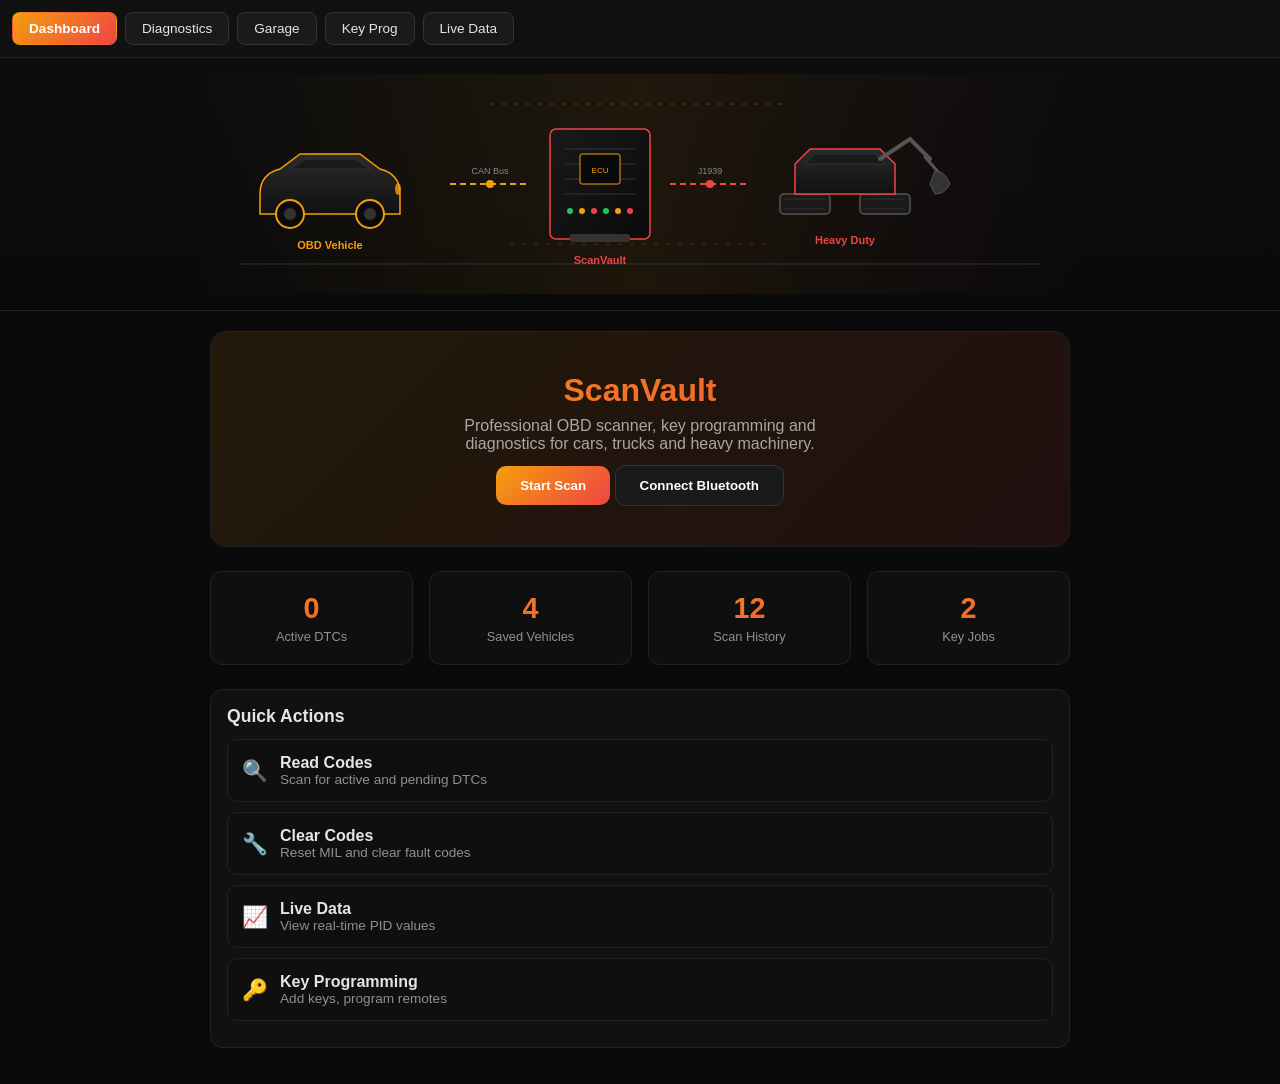
==== commit e2ff4147: "Add vehicle lineup graphic under nav" ====
--- a/index.html
+++ b/index.html
@@ -10,6 +10,11 @@
 .nav{display:flex;gap:8px;padding:12px;background:#111;border-bottom:1px solid #222;overflow-x:auto}
 .nav button{background:#1a1a1a;border:1px solid #333;color:#e5e5e5;padding:8px 16px;border-radius:8px;cursor:pointer;white-space:nowrap;font-size:.85rem}
 .nav button.active{background:linear-gradient(135deg,#f59e0b,#ef4444);border-color:transparent;color:#fff;font-weight:600}
+
+/* Vehicle lineup banner */
+.lineup-wrap{width:100%;background:linear-gradient(180deg,#0d0d0d,#0a0a0a);border-bottom:1px solid #222;padding:16px 0;text-align:center;overflow:hidden}
+.lineup-wrap svg{max-width:900px;width:95%;height:auto;display:block;margin:0 auto}
+
 .content{padding:20px;max-width:900px;margin:0 auto}
 .hero{text-align:center;padding:40px 20px;background:linear-gradient(135deg,rgba(245,158,11,.1),rgba(239,68,68,.1));border-radius:16px;margin-bottom:24px;border:1px solid #222}
 .hero h1{font-size:2rem;background:linear-gradient(135deg,#f59e0b,#ef4444);-webkit-background-clip:text;-webkit-text-fill-color:transparent;margin-bottom:8px}
@@ -44,6 +49,116 @@
   <button onclick="showPage('keys',this)">Key Prog</button>
   <button onclick="showPage('live',this)">Live Data</button>
 </nav>
+
+<!-- Vehicle lineup graphic -->
+<div class="lineup-wrap">
+  <svg viewBox="0 0 900 220" xmlns="http://www.w3.org/2000/svg">
+    <!-- Background glow -->
+    <defs>
+      <linearGradient id="glow" x1="0" y1="0" x2="1" y2="0">
+        <stop offset="0%" stop-color="#f59e0b" stop-opacity="0"/>
+        <stop offset="50%" stop-color="#f59e0b" stop-opacity="0.08"/>
+        <stop offset="100%" stop-color="#ef4444" stop-opacity="0"/>
+      </linearGradient>
+      <linearGradient id="carGrad" x1="0" y1="0" x2="0" y2="1">
+        <stop offset="0%" stop-color="#2a2a2a"/>
+        <stop offset="100%" stop-color="#111"/>
+      </linearGradient>
+      <linearGradient id="ecuGrad" x1="0" y1="0" x2="1" y2="1">
+        <stop offset="0%" stop-color="#1a1a1a"/>
+        <stop offset="100%" stop-color="#0a0a0a"/>
+      </linearGradient>
+      <linearGradient id="dozerGrad" x1="0" y1="0" x2="0" y2="1">
+        <stop offset="0%" stop-color="#2a2a2a"/>
+        <stop offset="100%" stop-color="#111"/>
+      </linearGradient>
+    </defs>
+    <rect x="0" y="0" width="900" height="220" fill="url(#glow)"/>
+
+    <!-- Floor line -->
+    <line x1="50" y1="190" x2="850" y2="190" stroke="#333" stroke-width="1"/>
+
+    <!-- CAR (left) -->
+    <g transform="translate(60,40)">
+      <!-- Body -->
+      <path d="M10,80 Q10,60 30,55 L50,40 L110,40 L130,55 Q150,60 150,80 L150,100 L10,100 Z" fill="url(#carGrad)" stroke="#f59e0b" stroke-width="1.5"/>
+      <!-- Windows -->
+      <path d="M55,45 L105,45 L120,55 L40,55 Z" fill="#1a1a1a" stroke="#333" stroke-width="1"/>
+      <!-- Wheels -->
+      <circle cx="40" cy="100" r="14" fill="#0a0a0a" stroke="#f59e0b" stroke-width="2"/>
+      <circle cx="40" cy="100" r="6" fill="#333"/>
+      <circle cx="120" cy="100" r="14" fill="#0a0a0a" stroke="#f59e0b" stroke-width="2"/>
+      <circle cx="120" cy="100" r="6" fill="#333"/>
+      <!-- Headlight -->
+      <ellipse cx="148" cy="75" rx="3" ry="6" fill="#f59e0b" opacity="0.8"/>
+      <!-- Label -->
+      <text x="80" y="135" text-anchor="middle" fill="#f59e0b" font-size="11" font-weight="600">OBD Vehicle</text>
+    </g>
+
+    <!-- Connection line car -> ecu -->
+    <line x1="260" y1="110" x2="340" y2="110" stroke="#f59e0b" stroke-width="2" stroke-dasharray="6,4"/>
+    <circle cx="300" cy="110" r="4" fill="#f59e0b"/>
+    <text x="300" y="100" text-anchor="middle" fill="#888" font-size="9">CAN Bus</text>
+
+    <!-- ECU (centre) -->
+    <g transform="translate(360,55)">
+      <!-- Box -->
+      <rect x="0" y="0" width="100" height="110" rx="6" fill="url(#ecuGrad)" stroke="#ef4444" stroke-width="1.5"/>
+      <!-- Circuit lines -->
+      <line x1="15" y1="20" x2="85" y2="20" stroke="#333" stroke-width="1"/>
+      <line x1="15" y1="35" x2="85" y2="35" stroke="#333" stroke-width="1"/>
+      <line x1="15" y1="50" x2="85" y2="50" stroke="#333" stroke-width="1"/>
+      <line x1="15" y1="65" x2="85" y2="65" stroke="#333" stroke-width="1"/>
+      <!-- Chip -->
+      <rect x="30" y="25" width="40" height="30" rx="2" fill="#0a0a0a" stroke="#f59e0b" stroke-width="1"/>
+      <text x="50" y="44" text-anchor="middle" fill="#f59e0b" font-size="8" font-family="monospace">ECU</text>
+      <!-- LEDs -->
+      <circle cx="20" cy="82" r="3" fill="#22c55e"/>
+      <circle cx="32" cy="82" r="3" fill="#f59e0b"/>
+      <circle cx="44" cy="82" r="3" fill="#ef4444"/>
+      <circle cx="56" cy="82" r="3" fill="#22c55e"/>
+      <circle cx="68" cy="82" r="3" fill="#f59e0b"/>
+      <circle cx="80" cy="82" r="3" fill="#ef4444"/>
+      <!-- Connector -->
+      <rect x="20" y="105" width="60" height="8" rx="2" fill="#333"/>
+      <!-- Label -->
+      <text x="50" y="135" text-anchor="middle" fill="#ef4444" font-size="11" font-weight="600">ScanVault</text>
+    </g>
+
+    <!-- Connection line ecu -> dozer -->
+    <line x1="480" y1="110" x2="560" y2="110" stroke="#ef4444" stroke-width="2" stroke-dasharray="6,4"/>
+    <circle cx="520" cy="110" r="4" fill="#ef4444"/>
+    <text x="520" y="100" text-anchor="middle" fill="#888" font-size="9">J1939</text>
+
+    <!-- DOZER / SKID STEER (right) -->
+    <g transform="translate(580,35)">
+      <!-- Tracks -->
+      <rect x="10" y="85" width="50" height="20" rx="4" fill="#1a1a1a" stroke="#555" stroke-width="1.5"/>
+      <rect x="90" y="85" width="50" height="20" rx="4" fill="#1a1a1a" stroke="#555" stroke-width="1.5"/>
+      <!-- Track treads -->
+      <line x1="15" y1="90" x2="55" y2="90" stroke="#333" stroke-width="1"/>
+      <line x1="15" y1="100" x2="55" y2="100" stroke="#333" stroke-width="1"/>
+      <line x1="95" y1="90" x2="135" y2="90" stroke="#333" stroke-width="1"/>
+      <line x1="95" y1="100" x2="135" y2="100" stroke="#333" stroke-width="1"/>
+      <!-- Body -->
+      <path d="M25,85 L25,55 L40,40 L110,40 L125,55 L125,85 Z" fill="url(#dozerGrad)" stroke="#ef4444" stroke-width="1.5"/>
+      <!-- Cab window -->
+      <path d="M45,45 L105,45 L115,55 L35,55 Z" fill="#1a1a1a" stroke="#333" stroke-width="1"/>
+      <!-- Boom arm -->
+      <path d="M110,50 L140,30 L160,50" fill="none" stroke="#555" stroke-width="4" stroke-linecap="round"/>
+      <path d="M155,48 L170,65" fill="none" stroke="#555" stroke-width="3" stroke-linecap="round"/>
+      <!-- Bucket -->
+      <path d="M165,62 Q175,62 180,75 Q175,85 165,85 L160,75 Z" fill="#333" stroke="#555" stroke-width="1"/>
+      <!-- Label -->
+      <text x="75" y="135" text-anchor="middle" fill="#ef4444" font-size="11" font-weight="600">Heavy Duty</text>
+    </g>
+
+    <!-- Scan beam effect -->
+    <line x1="300" y1="30" x2="600" y2="30" stroke="#f59e0b" stroke-width="1" opacity="0.3" stroke-dasharray="4,8"/>
+    <line x1="320" y1="170" x2="580" y2="170" stroke="#ef4444" stroke-width="1" opacity="0.3" stroke-dasharray="4,8"/>
+  </svg>
+</div>
+
 <div class="content">
   <div id="dashboard" class="page active">
     <div class="hero">
